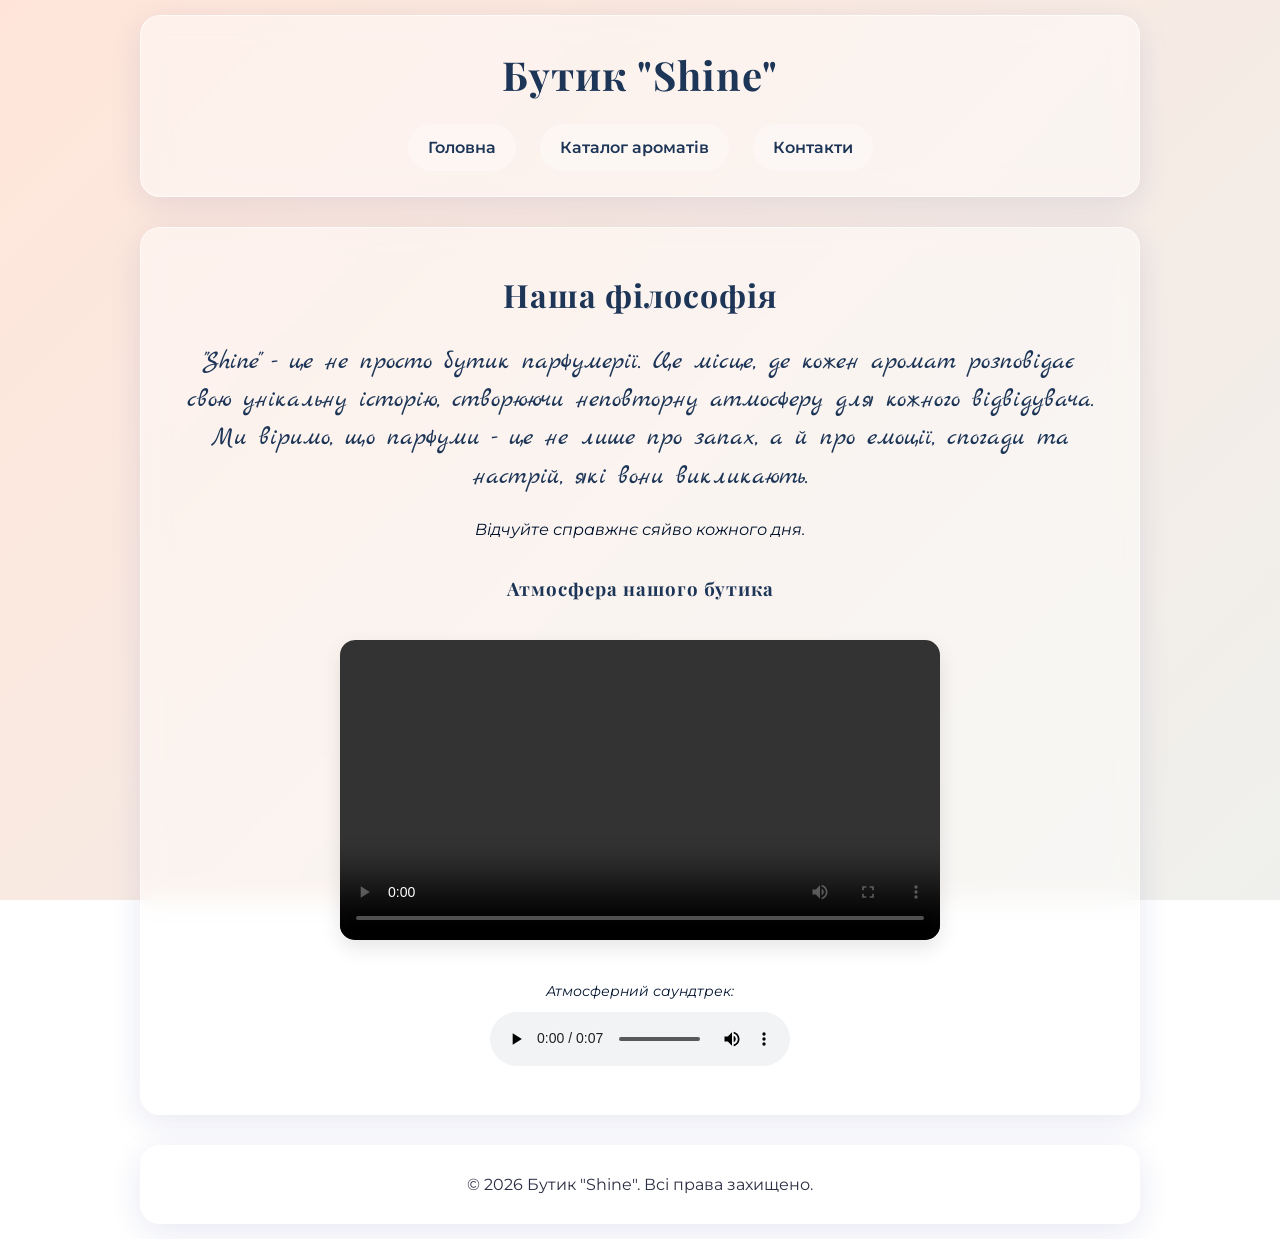
==== index.html @ 81f38f48 "Add files via upload" ====
<!DOCTYPE html>
<html lang="uk">
<head>
    <meta charset="UTF-8">
    <meta name="viewport" content="width=device-width, initial-scale=1.0">
    <title>Головна | Бутик "Shine"</title>
    
    <link href="https://fonts.googleapis.com/css2?family=Montserrat:wght@300;400;600&family=Playfair+Display:ital,wght@0,500;1,500&display=swap" rel="stylesheet">
    <link href="https://fonts.googleapis.com/css2?family=Marck+Script&display=swap" rel="stylesheet">  
    <link rel="stylesheet" href="style.css">
    
    <style>
        /* Стилі для центрування аудіоплеєра */
        .audio-player { margin-top: 20px; text-align: center; }
        .audio-player p { font-size: 14px; font-style: italic; margin-bottom: 8px; color: #00132e; }
    </style>
</head>
<body>
    <header>
        <h1>Бутик "Shine"</h1>
        <nav>
            <a href="index.html">Головна</a> 
            <a href="catalog.html">Каталог ароматів</a> 
            <a href="contact.html">Контакти</a>
        </nav>
    </header>

    <main>
        <section>
            <article>
                <h2>Наша філософія</h2>
                
                <p class="calligraphy-text">"Shine" - це не просто бутик парфумерії. Це місце, де кожен аромат розповідає свою унікальну історію, створюючи неповторну атмосферу для кожного відвідувача. Ми віримо, що парфуми - це не лише про запах, а й про емоції, спогади та настрій, які вони викликають.</p>
                
                <p class="glowing-text" style="font-style: italic; color: #00132e; margin-top: 15px; text-align: center;">Відчуйте справжнє сяйво кожного дня.</p>
            </article>
        </section>

        <section class="media-container">
            <h3>Атмосфера нашого бутика</h3>
            
            <video controls width="600">    
                <source src="media/promo.mp4" type="video/mp4">
                Ваш браузер не підтримує відео.
            </video>
            
            <div class="audio-player">
                <p>Атмосферний саундтрек:</p>
                <audio controls>
                    <source src="media/music.mp3" type="audio/mpeg">
                    Ваш браузер не підтримує аудіо.
                </audio>
            </div>
            
        </section>
    </main>

    <footer>
        <p>&copy; 2026 Бутик "Shine". Всі права захищено.</p>
    </footer>
</body>
</html>
---- style.css ----
* {
    box-sizing: border-box;
    margin: 0;
    padding: 0;
}

body {
    font-family: 'Montserrat', sans-serif;
    color: #2b2d42;
    
    /* Анімований градієнтний фон */
    background: linear-gradient(-45deg, #e0fbfc, #f8edeb, #eaf4f4, #ffe5d9);
    background-size: 400% 400%;
    animation: gradientBG 15s ease infinite;
    background-attachment: fixed;
    line-height: 1.7;
}

@keyframes gradientBG {
    0% { background-position: 0% 50%; }
    50% { background-position: 100% 50%; }
    100% { background-position: 0% 50%; }
}

/* текст та шрифти тд */
h1, h2, h3, h4 {
    font-family: 'Playfair Display', serif;
    color: #1d3557;
    text-align: center;
    letter-spacing: 1px;
}

h1 { font-size: 2.5rem; margin-bottom: 10px; }
h2 { font-size: 2rem; margin-bottom: 20px; }
h3 { margin-bottom: 15px; }

.calligraphy-text {
    font-family: 'Marck Script', cursive;
    font-size: 1.6rem; 
    color: #1d3557;
    line-height: 1.5;
    text-align: center; 
    margin-bottom: 20px;
}

/* матове скло */
main, header, footer, aside, .form-section {
    background: rgba(255, 255, 255, 0.45);
    backdrop-filter: blur(12px);
    -webkit-backdrop-filter: blur(12px);
    border: 1px solid rgba(255, 255, 255, 0.6);
    box-shadow: 0 8px 32px 0 rgba(31, 38, 135, 0.1);
}

header, footer {
    text-align: center;
    padding: 25px;
    margin: 15px auto;
    max-width: 1000px;
    border-radius: 20px;
}

main {
    max-width: 1000px;
    margin: 30px auto;
    padding: 40px;
    border-radius: 20px;
}

/*  навігація (Меню) */
nav { margin-top: 15px; }

nav a {
    color: #1d3557;
    text-decoration: none;
    font-weight: 600;
    margin: 0 10px;
    padding: 10px 20px;
    border-radius: 30px;
    transition: all 0.4s ease;
    background: rgba(255, 255, 255, 0.3);
    display: inline-block;
}

nav a:hover {
    background: rgba(255, 255, 255, 0.9);
    color: #e63946;
    box-shadow: 0 4px 15px rgba(230, 57, 70, 0.2);
    transform: translateY(-2px);
}

/* зображення*/
.product-img {
    display: block;
    margin: 30px auto;
    border-radius: 15px;
    box-shadow: 0 10px 25px rgba(0,0,0,0.15);
    transition: transform 0.5s ease, opacity 0.5s ease;
}

.product-img:hover {
    transform: scale(1.05);
    opacity: 0.9;
}

.media-container {
    display: flex;
    flex-direction: column;
    align-items: center;
    gap: 20px;
    margin-top: 30px;
}

video {
    border-radius: 15px;
    box-shadow: 0 8px 20px rgba(0,0,0,0.1);
    max-width: 100%;
}

/*табл */
table {
    width: 100%;
    border-collapse: collapse;
    margin: 30px 0;
    background: rgba(255, 255, 255, 0.5);
    border-radius: 10px;
    overflow: hidden;
}

th, td {
    padding: 15px;
    text-align: left;
    border-bottom: 1px solid rgba(255, 255, 255, 0.8);
}

th { background-color: rgba(255, 255, 255, 0.7); font-weight: 600; }
tr:hover { background-color: rgba(255, 255, 255, 0.9); transition: 0.3s; }

/* списки */
ol { margin-left: 20px; margin-bottom: 20px; padding-left: 20px; }
ul { list-style-type: circle; margin-top: 10px; margin-bottom: 15px; }
li { padding: 5px 0; }
strong { color: #1d3557; }

/*кнопки */
form { display: flex; flex-direction: column; gap: 15px; }

label { font-weight: 600; color: #1d3557; }

input {
    padding: 12px 15px;
    border: 1px solid rgba(255, 255, 255, 0.8);
    border-radius: 10px;
    background: rgba(255, 255, 255, 0.6);
    font-family: 'Montserrat', sans-serif;
    transition: 0.3s ease;
    outline: none;
}

input:focus {
    background: rgba(255, 255, 255, 0.9);
    border-color: #a8dadc;
    box-shadow: 0 0 10px rgba(168, 218, 220, 0.5);
}

.submit-btn {
    background: linear-gradient(135deg, #ffb5a7, #fcd5ce);
    color: #1d3557;
    font-weight: 600;
    font-size: 16px;
    border: none;
    cursor: pointer;
    box-shadow: 0 4px 15px rgba(255, 181, 167, 0.4);
    margin-top: 10px;
}

.submit-btn:hover {
    background: linear-gradient(135deg, #fcd5ce, #ffb5a7);
    transform: translateY(-2px);
    box-shadow: 0 6px 20px rgba(255, 181, 167, 0.6);
}

/* контакти */
.contact-layout {
    display: grid;
    grid-template-columns: 2fr 1fr;
    gap: 30px;
}

.form-section { padding: 25px; border-radius: 15px; }

aside {
    border-top: 4px solid #ffb5a7;
    border-radius: 15px;
    padding: 25px;
    text-align: center;
}

.back-to-top {
    display: block;
    text-align: center;
    margin-top: 30px;
    color: #e63946;
    text-decoration: none;
    font-weight: 600;
    transition: 0.3s;
}

.back-to-top:hover {
    letter-spacing: 1px;
}

@keyframes brightSilverFlicker {
    0%, 10%, 11%, 20%, 21%, 50%, 51%, 70%, 71%, 100% {
        color: #000000; 
        text-shadow: 
            0 0 5px #1d037b,
            0 0 10px #5d49f3,
            0 0 20px #001554, 
            0 0 40px #03093d,
            0 0 60px #301f9d, 
            0 0 80px #3771e7;
        opacity: 1;
    }
    
    10.5%, 20.5%, 50.5%, 70.5% {
        color: #070331; 
        text-shadow: none; 
        opacity: 0.5; 
    }
}

.glowing-text {
    animation: brightSilverFlicker 0.1s infinite;
}
/*сітка товару( парфуми)*/
.product-grid {
    display: grid;
    grid-template-columns: repeat(3, 1fr); 
    gap: 25px; 
    margin-top: 30px;
    margin-bottom: 40px;
}

.product-card {
    background: rgba(255, 255, 255, 0.6);
    border: 1px solid rgba(255, 255, 255, 0.8);
    border-radius: 15px;
    padding: 15px;
    text-align: center;
    box-shadow: 0 5px 15px rgba(0,0,0,0.05);
    transition: transform 0.3s ease, box-shadow 0.3s ease;
}

/* картка товару рух*/
.product-card:hover {
    transform: translateY(-8px);
    box-shadow: 0 15px 25px rgba(0,0,0,0.1);
}

.product-card img {
    width: 100%;
    height: 260px; 
    object-fit: contain; 
    border-radius: 10px;
    margin-bottom: 15px;
    padding: 10px; 
    background: rgba(255, 255, 255, 0.4); 
}

.product-card h5 {
    font-family: 'Playfair Display', serif;
    font-size: 1.3rem;
    color: #1d3557;
    margin-bottom: 5px;
}

.product-card .price {
    font-weight: 600;
    color: #e63946;
    font-size: 1.1rem;
}
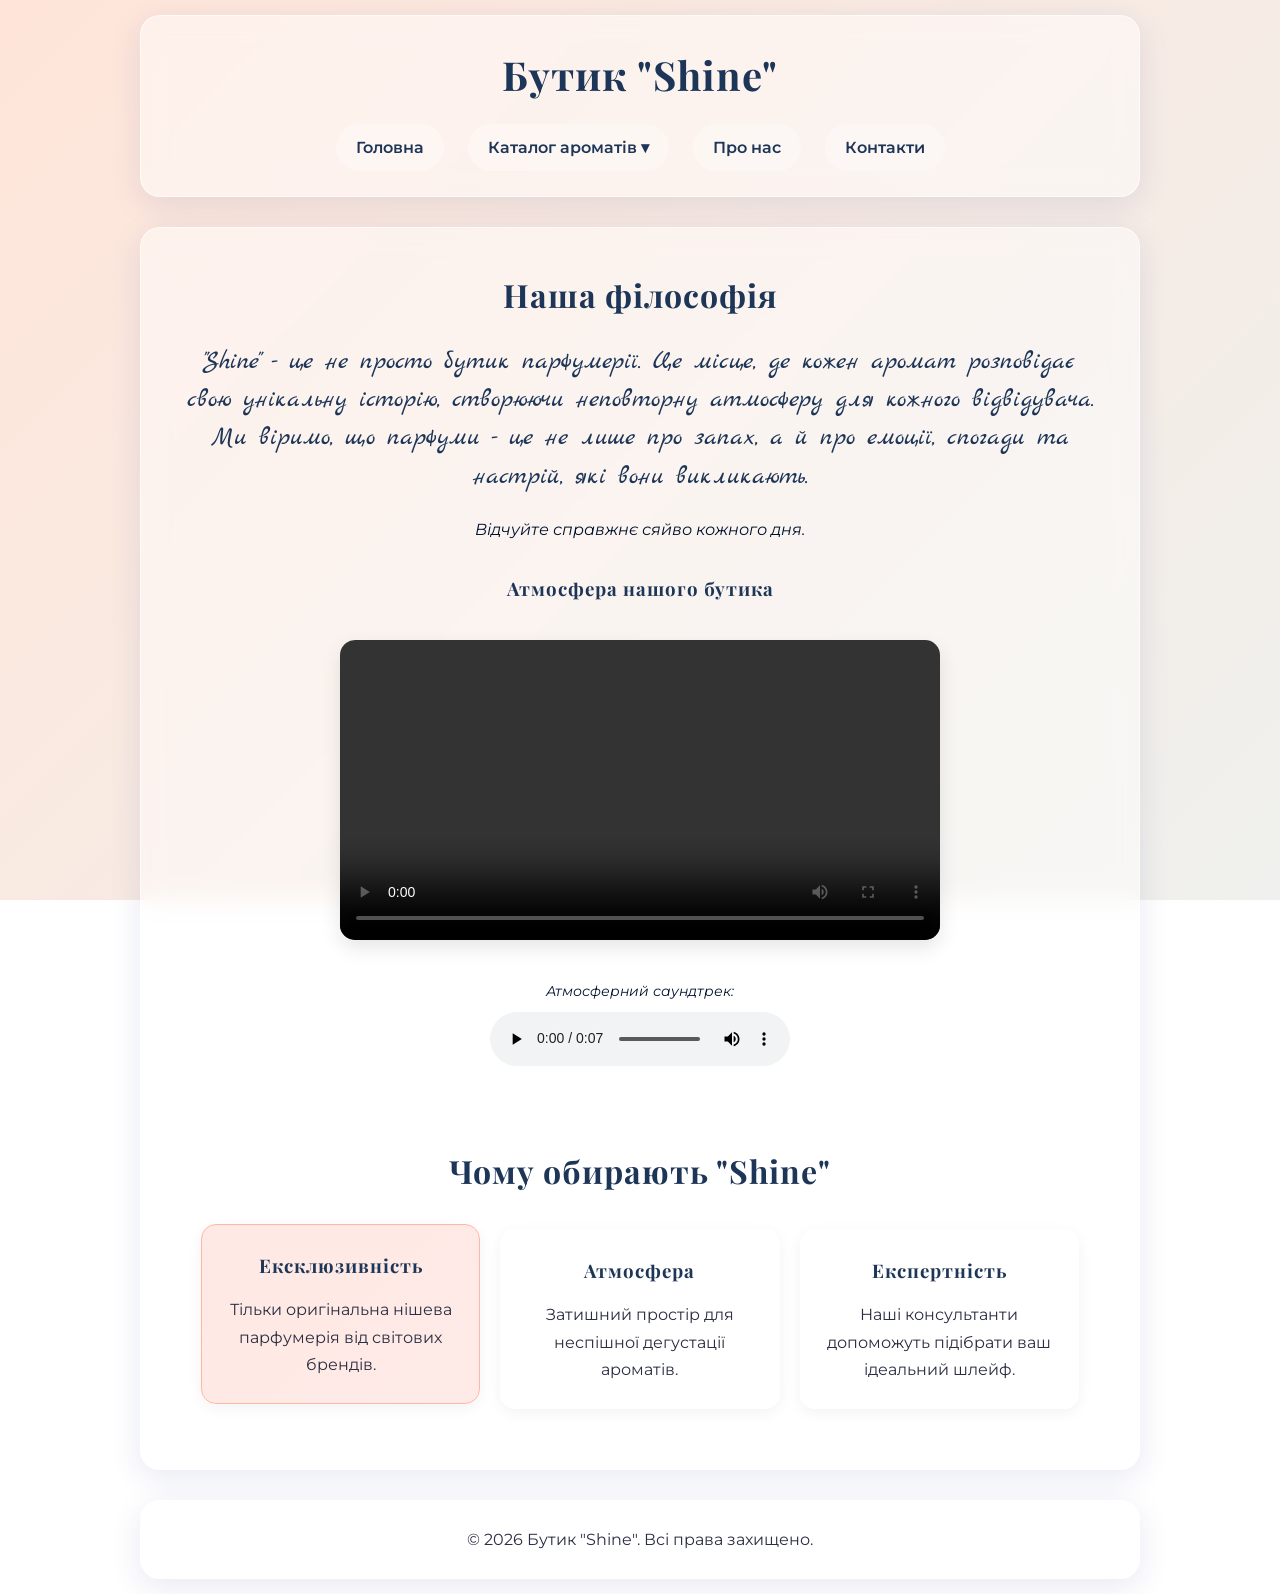
==== commit 4c6169f0: "Фінальні правки Лабораторна 2" ====
--- a/index.html
+++ b/index.html
@@ -1,62 +1,92 @@
-<!DOCTYPE html>
-<html lang="uk">
-<head>
-    <meta charset="UTF-8">
-    <meta name="viewport" content="width=device-width, initial-scale=1.0">
-    <title>Головна | Бутик "Shine"</title>
-    
-    <link href="https://fonts.googleapis.com/css2?family=Montserrat:wght@300;400;600&family=Playfair+Display:ital,wght@0,500;1,500&display=swap" rel="stylesheet">
-    <link href="https://fonts.googleapis.com/css2?family=Marck+Script&display=swap" rel="stylesheet">  
-    <link rel="stylesheet" href="style.css">
-    
-    <style>
-        /* Стилі для центрування аудіоплеєра */
-        .audio-player { margin-top: 20px; text-align: center; }
-        .audio-player p { font-size: 14px; font-style: italic; margin-bottom: 8px; color: #00132e; }
-    </style>
-</head>
-<body>
-    <header>
-        <h1>Бутик "Shine"</h1>
-        <nav>
-            <a href="index.html">Головна</a> 
-            <a href="catalog.html">Каталог ароматів</a> 
-            <a href="contact.html">Контакти</a>
-        </nav>
-    </header>
-
-    <main>
-        <section>
-            <article>
-                <h2>Наша філософія</h2>
-                
-                <p class="calligraphy-text">"Shine" - це не просто бутик парфумерії. Це місце, де кожен аромат розповідає свою унікальну історію, створюючи неповторну атмосферу для кожного відвідувача. Ми віримо, що парфуми - це не лише про запах, а й про емоції, спогади та настрій, які вони викликають.</p>
-                
-                <p class="glowing-text" style="font-style: italic; color: #00132e; margin-top: 15px; text-align: center;">Відчуйте справжнє сяйво кожного дня.</p>
-            </article>
-        </section>
-
-        <section class="media-container">
-            <h3>Атмосфера нашого бутика</h3>
-            
-            <video controls width="600">    
-                <source src="media/promo.mp4" type="video/mp4">
-                Ваш браузер не підтримує відео.
-            </video>
-            
-            <div class="audio-player">
-                <p>Атмосферний саундтрек:</p>
-                <audio controls>
-                    <source src="media/music.mp3" type="audio/mpeg">
-                    Ваш браузер не підтримує аудіо.
-                </audio>
-            </div>
-            
-        </section>
-    </main>
-
-    <footer>
-        <p>&copy; 2026 Бутик "Shine". Всі права захищено.</p>
-    </footer>
-</body>
+<!DOCTYPE html>
+<html lang="uk">
+<head>
+    <meta charset="UTF-8">
+    <meta name="viewport" content="width=device-width, initial-scale=1.0">
+    <title>Головна | Бутик "Shine"</title>
+    
+    <link href="https://fonts.googleapis.com/css2?family=Montserrat:wght@300;400;600&family=Playfair+Display:ital,wght@0,500;1,500&display=swap" rel="stylesheet">
+    <link href="https://fonts.googleapis.com/css2?family=Marck+Script&display=swap" rel="stylesheet">  
+    <link rel="stylesheet" href="style.css">
+    
+    <style>
+        /* Стилі для центрування аудіоплеєра */
+        .audio-player { margin-top: 20px; text-align: center; }
+        .audio-player p { font-size: 14px; font-style: italic; margin-bottom: 8px; color: #00132e; }
+    </style>
+</head>
+<body>
+    <header>
+        <h1>Бутик "Shine"</h1>
+        
+        <input type="checkbox" id="burger" class="burger-checkbox">
+        <label for="burger" class="burger-label">&#9776;</label>
+        
+        <nav class="main-nav">
+            <a href="index.html">Головна</a> 
+            <div class="dropdown">
+                <a href="catalog.html">Каталог ароматів &#9662;</a>
+                <div class="dropdown-content">
+                    <a href="catalog.html">Всі аромати</a>
+                    <a href="catalog.html">Східні колекції</a>
+                    <a href="catalog.html">Квіткові колекції</a>
+                </div>
+            </div>
+            <a href="about.html">Про нас</a>
+            <a href="contact.html">Контакти</a>
+        </nav>
+    </header>
+
+    <main>
+        <section>
+            <article>
+                <h2>Наша філософія</h2>
+                
+                <p class="calligraphy-text">"Shine" - це не просто бутик парфумерії. Це місце, де кожен аромат розповідає свою унікальну історію, створюючи неповторну атмосферу для кожного відвідувача. Ми віримо, що парфуми - це не лише про запах, а й про емоції, спогади та настрій, які вони викликають.</p>
+                
+                <p class="glowing-text" style="font-style: italic; color: #00132e; margin-top: 15px; text-align: center;">Відчуйте справжнє сяйво кожного дня.</p>
+            </article>
+        </section>
+
+        <section class="media-container">
+            <h3>Атмосфера нашого бутика</h3>
+            
+            <video controls width="600">    
+                <source src="media/promo.mp4" type="video/mp4">
+                Ваш браузер не підтримує відео.
+            </video>
+            
+            <div class="audio-player">
+                <p>Атмосферний саундтрек:</p>
+                <audio controls>
+                    <source src="media/music.mp3" type="audio/mpeg">
+                    Ваш браузер не підтримує аудіо.
+                </audio>
+            </div>
+        </section>
+
+        <section class="features">
+            <h2 class="features__title">Чому обирають "Shine"</h2>
+            <div class="features__grid">
+                <div class="features__item features__item_highlighted">
+                    <h3 class="features__subtitle">Ексклюзивність</h3>
+                    <p class="features__text">Тільки оригінальна нішева парфумерія від світових брендів.</p>
+                </div>
+                <div class="features__item">
+                    <h3 class="features__subtitle">Атмосфера</h3>
+                    <p class="features__text">Затишний простір для неспішної дегустації ароматів.</p>
+                </div>
+                <div class="features__item">
+                    <h3 class="features__subtitle">Експертність</h3>
+                    <p class="features__text">Наші консультанти допоможуть підібрати ваш ідеальний шлейф.</p>
+                </div>
+            </div>
+        </section>
+
+    </main>
+
+    <footer>
+        <p>&copy; 2026 Бутик "Shine". Всі права захищено.</p>
+    </footer>
+</body>
 </html>
--- a/style.css
+++ b/style.css
@@ -1,282 +1,672 @@
-* {
-    box-sizing: border-box;
-    margin: 0;
-    padding: 0;
-}
-
-body {
-    font-family: 'Montserrat', sans-serif;
-    color: #2b2d42;
-    
-    /* Анімований градієнтний фон */
-    background: linear-gradient(-45deg, #e0fbfc, #f8edeb, #eaf4f4, #ffe5d9);
-    background-size: 400% 400%;
-    animation: gradientBG 15s ease infinite;
-    background-attachment: fixed;
-    line-height: 1.7;
-}
-
-@keyframes gradientBG {
-    0% { background-position: 0% 50%; }
-    50% { background-position: 100% 50%; }
-    100% { background-position: 0% 50%; }
-}
-
-/* текст та шрифти тд */
-h1, h2, h3, h4 {
-    font-family: 'Playfair Display', serif;
-    color: #1d3557;
-    text-align: center;
-    letter-spacing: 1px;
-}
-
-h1 { font-size: 2.5rem; margin-bottom: 10px; }
-h2 { font-size: 2rem; margin-bottom: 20px; }
-h3 { margin-bottom: 15px; }
-
-.calligraphy-text {
-    font-family: 'Marck Script', cursive;
-    font-size: 1.6rem; 
-    color: #1d3557;
-    line-height: 1.5;
-    text-align: center; 
-    margin-bottom: 20px;
-}
-
-/* матове скло */
-main, header, footer, aside, .form-section {
-    background: rgba(255, 255, 255, 0.45);
-    backdrop-filter: blur(12px);
-    -webkit-backdrop-filter: blur(12px);
-    border: 1px solid rgba(255, 255, 255, 0.6);
-    box-shadow: 0 8px 32px 0 rgba(31, 38, 135, 0.1);
-}
-
-header, footer {
-    text-align: center;
-    padding: 25px;
-    margin: 15px auto;
-    max-width: 1000px;
-    border-radius: 20px;
-}
-
-main {
-    max-width: 1000px;
-    margin: 30px auto;
-    padding: 40px;
-    border-radius: 20px;
-}
-
-/*  навігація (Меню) */
-nav { margin-top: 15px; }
-
-nav a {
-    color: #1d3557;
-    text-decoration: none;
-    font-weight: 600;
-    margin: 0 10px;
-    padding: 10px 20px;
-    border-radius: 30px;
-    transition: all 0.4s ease;
-    background: rgba(255, 255, 255, 0.3);
-    display: inline-block;
-}
-
-nav a:hover {
-    background: rgba(255, 255, 255, 0.9);
-    color: #e63946;
-    box-shadow: 0 4px 15px rgba(230, 57, 70, 0.2);
-    transform: translateY(-2px);
-}
-
-/* зображення*/
-.product-img {
-    display: block;
-    margin: 30px auto;
-    border-radius: 15px;
-    box-shadow: 0 10px 25px rgba(0,0,0,0.15);
-    transition: transform 0.5s ease, opacity 0.5s ease;
-}
-
-.product-img:hover {
-    transform: scale(1.05);
-    opacity: 0.9;
-}
-
-.media-container {
-    display: flex;
-    flex-direction: column;
-    align-items: center;
-    gap: 20px;
-    margin-top: 30px;
-}
-
-video {
-    border-radius: 15px;
-    box-shadow: 0 8px 20px rgba(0,0,0,0.1);
-    max-width: 100%;
-}
-
-/*табл */
-table {
-    width: 100%;
-    border-collapse: collapse;
-    margin: 30px 0;
-    background: rgba(255, 255, 255, 0.5);
-    border-radius: 10px;
-    overflow: hidden;
-}
-
-th, td {
-    padding: 15px;
-    text-align: left;
-    border-bottom: 1px solid rgba(255, 255, 255, 0.8);
-}
-
-th { background-color: rgba(255, 255, 255, 0.7); font-weight: 600; }
-tr:hover { background-color: rgba(255, 255, 255, 0.9); transition: 0.3s; }
-
-/* списки */
-ol { margin-left: 20px; margin-bottom: 20px; padding-left: 20px; }
-ul { list-style-type: circle; margin-top: 10px; margin-bottom: 15px; }
-li { padding: 5px 0; }
-strong { color: #1d3557; }
-
-/*кнопки */
-form { display: flex; flex-direction: column; gap: 15px; }
-
-label { font-weight: 600; color: #1d3557; }
-
-input {
-    padding: 12px 15px;
-    border: 1px solid rgba(255, 255, 255, 0.8);
-    border-radius: 10px;
-    background: rgba(255, 255, 255, 0.6);
-    font-family: 'Montserrat', sans-serif;
-    transition: 0.3s ease;
-    outline: none;
-}
-
-input:focus {
-    background: rgba(255, 255, 255, 0.9);
-    border-color: #a8dadc;
-    box-shadow: 0 0 10px rgba(168, 218, 220, 0.5);
-}
-
-.submit-btn {
-    background: linear-gradient(135deg, #ffb5a7, #fcd5ce);
-    color: #1d3557;
-    font-weight: 600;
-    font-size: 16px;
-    border: none;
-    cursor: pointer;
-    box-shadow: 0 4px 15px rgba(255, 181, 167, 0.4);
-    margin-top: 10px;
-}
-
-.submit-btn:hover {
-    background: linear-gradient(135deg, #fcd5ce, #ffb5a7);
-    transform: translateY(-2px);
-    box-shadow: 0 6px 20px rgba(255, 181, 167, 0.6);
-}
-
-/* контакти */
-.contact-layout {
-    display: grid;
-    grid-template-columns: 2fr 1fr;
-    gap: 30px;
-}
-
-.form-section { padding: 25px; border-radius: 15px; }
-
-aside {
-    border-top: 4px solid #ffb5a7;
-    border-radius: 15px;
-    padding: 25px;
-    text-align: center;
-}
-
-.back-to-top {
-    display: block;
-    text-align: center;
-    margin-top: 30px;
-    color: #e63946;
-    text-decoration: none;
-    font-weight: 600;
-    transition: 0.3s;
-}
-
-.back-to-top:hover {
-    letter-spacing: 1px;
-}
-
-@keyframes brightSilverFlicker {
-    0%, 10%, 11%, 20%, 21%, 50%, 51%, 70%, 71%, 100% {
-        color: #000000; 
-        text-shadow: 
-            0 0 5px #1d037b,
-            0 0 10px #5d49f3,
-            0 0 20px #001554, 
-            0 0 40px #03093d,
-            0 0 60px #301f9d, 
-            0 0 80px #3771e7;
-        opacity: 1;
-    }
-    
-    10.5%, 20.5%, 50.5%, 70.5% {
-        color: #070331; 
-        text-shadow: none; 
-        opacity: 0.5; 
-    }
-}
-
-.glowing-text {
-    animation: brightSilverFlicker 0.1s infinite;
-}
-/*сітка товару( парфуми)*/
-.product-grid {
-    display: grid;
-    grid-template-columns: repeat(3, 1fr); 
-    gap: 25px; 
-    margin-top: 30px;
-    margin-bottom: 40px;
-}
-
-.product-card {
-    background: rgba(255, 255, 255, 0.6);
-    border: 1px solid rgba(255, 255, 255, 0.8);
-    border-radius: 15px;
-    padding: 15px;
-    text-align: center;
-    box-shadow: 0 5px 15px rgba(0,0,0,0.05);
-    transition: transform 0.3s ease, box-shadow 0.3s ease;
-}
-
-/* картка товару рух*/
-.product-card:hover {
-    transform: translateY(-8px);
-    box-shadow: 0 15px 25px rgba(0,0,0,0.1);
-}
-
-.product-card img {
-    width: 100%;
-    height: 260px; 
-    object-fit: contain; 
-    border-radius: 10px;
-    margin-bottom: 15px;
-    padding: 10px; 
-    background: rgba(255, 255, 255, 0.4); 
-}
-
-.product-card h5 {
-    font-family: 'Playfair Display', serif;
-    font-size: 1.3rem;
-    color: #1d3557;
-    margin-bottom: 5px;
-}
-
-.product-card .price {
-    font-weight: 600;
-    color: #e63946;
-    font-size: 1.1rem;
+* {
+    box-sizing: border-box;
+    margin: 0;
+    padding: 0;
+}
+
+body {
+    font-family: 'Montserrat', sans-serif;
+    color: #2b2d42;
+    background: linear-gradient(-45deg, #e0fbfc, #f8edeb, #eaf4f4, #ffe5d9);
+    background-size: 400% 400%;
+    animation: gradientBG 15s ease infinite;
+    background-attachment: fixed;
+    line-height: 1.7;
+}
+
+@keyframes gradientBG {
+    0% { background-position: 0% 50%; }
+    50% { background-position: 100% 50%; }
+    100% { background-position: 0% 50%; }
+}
+
+h1, h2, h3, h4 {
+    font-family: 'Playfair Display', serif;
+    color: #1d3557;
+    text-align: center;
+    letter-spacing: 1px;
+}
+
+h1 { font-size: 2.5rem; margin-bottom: 10px; }
+h2 { font-size: 2rem; margin-bottom: 20px; }
+h3 { margin-bottom: 15px; }
+
+.calligraphy-text {
+    font-family: 'Marck Script', cursive;
+    font-size: 1.6rem; 
+    color: #1d3557;
+    line-height: 1.5;
+    text-align: center; 
+    margin-bottom: 20px;
+}
+
+main, header, footer, aside, .form-section {
+    background: rgba(255, 255, 255, 0.45);
+    backdrop-filter: blur(12px);
+    -webkit-backdrop-filter: blur(12px);
+    border: 1px solid rgba(255, 255, 255, 0.6);
+    box-shadow: 0 8px 32px 0 rgba(31, 38, 135, 0.1);
+}
+
+header, footer {
+    text-align: center;
+    padding: 25px;
+    margin: 15px auto;
+    max-width: 1000px;
+    border-radius: 20px;
+}
+
+main {
+    max-width: 1000px;
+    margin: 30px auto;
+    padding: 40px;
+    border-radius: 20px;
+}
+
+/* Навігація */
+nav { margin-top: 15px; }
+
+nav a {
+    color: #1d3557;
+    text-decoration: none;
+    font-weight: 600;
+    margin: 0 10px;
+    padding: 10px 20px;
+    border-radius: 30px;
+    transition: all 0.4s ease;
+    background: rgba(255, 255, 255, 0.3);
+    display: inline-block;
+}
+
+nav a:hover {
+    background: rgba(255, 255, 255, 0.9);
+    color: #e63946;
+    box-shadow: 0 4px 15px rgba(230, 57, 70, 0.2);
+    transform: translateY(-2px);
+}
+
+/* Випадаюче меню */
+.dropdown {
+    display: inline-block;
+    position: relative;
+}
+
+.dropdown-content {
+    display: none;
+    position: absolute;
+    background: rgba(255, 255, 255, 0.85); 
+    backdrop-filter: blur(10px);
+    min-width: 180px;
+    box-shadow: 0px 8px 16px 0px rgba(0,0,0,0.1);
+    border-radius: 15px;
+    z-index: 1;
+    top: 100%;
+    left: 50%;
+    transform: translateX(-50%); 
+    padding: 10px 0;
+}
+
+nav .dropdown-content a {
+    display: block;
+    margin: 5px 15px;
+    padding: 10px;
+    font-size: 0.9rem;
+    background: transparent;
+}
+
+nav .dropdown-content a:hover {
+    background: rgba(255, 255, 255, 0.9);
+    color: #e63946;
+    transform: translateX(5px);
+    box-shadow: none;
+}
+.dropdown:hover .dropdown-content {
+    display: block;
+}
+
+/* Зображення та відео */
+.product-img {
+    display: block;
+    margin: 30px auto;
+    border-radius: 15px;
+    box-shadow: 0 10px 25px rgba(0,0,0,0.15);
+    transition: transform 0.5s ease, opacity 0.5s ease;
+}
+
+.product-img:hover {
+    transform: scale(1.05);
+    opacity: 0.9;
+}
+
+.media-container {
+    display: flex;
+    flex-direction: column;
+    align-items: center;
+    gap: 20px;
+    margin-top: 30px;
+}
+
+video {
+    border-radius: 15px;
+    box-shadow: 0 8px 20px rgba(0,0,0,0.1);
+    max-width: 100%;
+}
+
+/* Таблиця */
+table {
+    width: 100%;
+    border-collapse: collapse;
+    margin: 30px 0;
+    background: rgba(255, 255, 255, 0.5);
+    border-radius: 10px;
+    overflow: hidden;
+}
+
+th, td {
+    padding: 15px;
+    text-align: left;
+    border-bottom: 1px solid rgba(255, 255, 255, 0.8);
+}
+
+th { background-color: rgba(255, 255, 255, 0.7); font-weight: 600; }
+tr:hover { background-color: rgba(255, 255, 255, 0.9); transition: 0.3s; }
+
+/* Списки */
+ol { margin-left: 20px; margin-bottom: 20px; padding-left: 20px; }
+ul { list-style-type: circle; margin-top: 10px; margin-bottom: 15px; }
+li { padding: 5px 0; }
+strong { color: #1d3557; }
+
+/* --- БЕМ: Форма контактів --- */
+.contact-form { 
+    display: flex; 
+    flex-direction: column; 
+    gap: 15px; 
+}
+
+.contact-form__label { 
+    font-weight: 600; 
+    color: #1d3557; 
+}
+
+.contact-form__input {
+    padding: 12px 15px;
+    border: 1px solid rgba(255, 255, 255, 0.8);
+    border-radius: 10px;
+    background: rgba(255, 255, 255, 0.6);
+    font-family: 'Montserrat', sans-serif;
+    transition: 0.3s ease;
+    outline: none;
+}
+
+.contact-form__input:focus {
+    background: rgba(255, 255, 255, 0.9);
+    border-color: #a8dadc;
+    box-shadow: 0 0 10px rgba(168, 218, 220, 0.5);
+}
+
+.contact-form__submit {
+    background: linear-gradient(135deg, #ffb5a7, #fcd5ce);
+    color: #1d3557;
+    font-weight: 600;
+    font-size: 16px;
+    border: none;
+    cursor: pointer;
+    box-shadow: 0 4px 15px rgba(255, 181, 167, 0.4);
+    margin-top: 10px;
+    padding: 12px 15px;
+    border-radius: 10px;
+    transition: 0.3s ease;
+}
+
+.contact-form__submit:hover {
+    background: linear-gradient(135deg, #fcd5ce, #ffb5a7);
+    transform: translateY(-2px);
+    box-shadow: 0 6px 20px rgba(255, 181, 167, 0.6);
+}
+
+/* --- БЕМ: Контакти (CSS Grid) --- */
+.contact-layout {
+    display: grid;
+    grid-template-columns: 2fr 1fr;
+    gap: 30px;
+}
+
+.form-section { 
+    padding: 25px; 
+    border-radius: 15px; 
+}
+
+.contact-info {
+    border-top: 4px solid #ffb5a7;
+    border-radius: 15px;
+    padding: 25px;
+    text-align: center;
+}
+
+.contact-info__title {
+    margin-bottom: 15px;
+}
+
+.contact-info__text {
+    margin-bottom: 10px;
+}
+
+.back-to-top {
+    display: block;
+    text-align: center;
+    margin-top: 30px;
+    color: #e63946;
+    text-decoration: none;
+    font-weight: 600;
+    transition: 0.3s;
+}
+
+.back-to-top:hover {
+    letter-spacing: 1px;
+}
+
+@keyframes brightSilverFlicker {
+    0%, 10%, 11%, 20%, 21%, 50%, 51%, 70%, 71%, 100% {
+        color: #000000; 
+        text-shadow: 
+            0 0 5px #1d037b,
+            0 0 10px #5d49f3,
+            0 0 20px #001554, 
+            0 0 40px #03093d,
+            0 0 60px #301f9d, 
+            0 0 80px #3771e7;
+        opacity: 1;
+    }
+    
+    10.5%, 20.5%, 50.5%, 70.5% {
+        color: #070331; 
+        text-shadow: none; 
+        opacity: 0.5; 
+    }
+}
+
+.glowing-text {
+    animation: brightSilverFlicker 0.1s infinite;
+}
+
+/* --- ВІТРИНА ПАРФУМІВ (CSS Grid) --- */
+.product-grid {
+    display: grid;
+    grid-template-columns: repeat(3, 1fr); 
+    gap: 25px; 
+    margin-top: 30px;
+    margin-bottom: 40px;
+}
+
+/* --- БЕМ: Блок Картка товару --- */
+/* --- БЕМ: Блок Картка товару --- */
+.product-card {
+    background: rgba(255, 255, 255, 0.6);
+    border: 1px solid rgba(255, 255, 255, 0.8);
+    border-radius: 15px;
+    padding: 15px;
+    text-align: center;
+    box-shadow: 0 5px 15px rgba(0,0,0,0.05);
+    transition: transform 0.3s ease, box-shadow 0.3s ease;
+}
+
+.product-card:hover {
+    transform: translateY(-8px);
+    box-shadow: 0 15px 25px rgba(0,0,0,0.1);
+}
+
+/* --- БЕМ: Елементи картки --- */
+.product-card__image {
+    width: 100%;
+    height: 260px; 
+    object-fit: contain; 
+    border-radius: 10px;
+    margin-bottom: 15px;
+    padding: 10px; 
+    background: rgba(255, 255, 255, 0.4); 
+    
+    /* Додаємо плавний перехід і початкову приглушеність кольорів */
+    transition: all 0.5s ease;
+    filter: saturate(60%) opacity(0.9); 
+}
+
+/* Коли наводимо мишку на картку - картинка оживає! */
+.product-card:hover .product-card__image {
+    transform: scale(1.1); /* Збільшується */
+    filter: saturate(180%) brightness(1.1) opacity(1); /* Наливається кольором і яскравістю */
+}
+
+.product-card__title {
+    font-family: 'Playfair Display', serif;
+    font-size: 1.3rem;
+    color: #1d3557;
+    margin-bottom: 5px;
+}
+
+.product-card__price {
+    font-weight: 600;
+    color: #e63946;
+    font-size: 1.1rem;
+}
+/* --- СЕНДВІЧ-МЕНЮ ДЛЯ МОБІЛЬНИХ (Блок 3. Завдання 1) --- */
+.burger-checkbox, .burger-label { display: none; }
+
+@media screen and (max-width: 768px) {
+    .burger-label {
+        display: block;
+        font-size: 35px;
+        color: #1d3557;
+        cursor: pointer;
+        text-align: center;
+        margin-top: 10px;
+    }
+    .main-nav {
+        display: none; 
+        flex-direction: column;
+        background: rgba(255, 255, 255, 0.9);
+        border-radius: 15px;
+        padding: 10px;
+    }
+    .burger-checkbox:checked ~ .main-nav { display: flex; }
+}
+
+/* --- БЛОК ПЕРЕВАГ (Grid + БЕМ) --- */
+.features { margin-top: 50px; padding: 20px; }
+.features__title { margin-bottom: 30px; }
+
+.features__grid {
+    display: grid;
+    grid-template-columns: repeat(auto-fit, minmax(250px, 1fr));
+    gap: 20px;
+}
+
+.features__item {
+    background: rgba(255, 255, 255, 0.4);
+    border: 1px solid rgba(255, 255, 255, 0.6);
+    padding: 25px;
+    border-radius: 15px;
+    text-align: center;
+    box-shadow: 0 4px 15px rgba(0,0,0,0.05);
+}
+
+.features__item_highlighted {
+    background: linear-gradient(135deg, rgba(255, 181, 167, 0.3), rgba(252, 213, 206, 0.5));
+    border-color: #ffb5a7;
+    transform: translateY(-5px);
+}
+/* =======================================================
+   БЛОК 2. ЗАВДАННЯ 1: Макет сторінки на CSS Grid Layout
+   ======================================================= */
+.about-layout {
+    display: grid;
+    /* Визначаємо зони: шапка зверху, зліва сайдбар, справа контент, знизу футер */
+    grid-template-areas:
+        "header header"
+        "sidebar content"
+        "footer footer";
+    grid-template-columns: 1fr 3fr; /* Сайдбар займає 1 частину, контент - 3 частини */
+    gap: 20px;
+    max-width: 1000px;
+    margin: 30px auto;
+}
+
+.about-layout__header { grid-area: header; background: rgba(255,255,255,0.6); padding: 20px; border-radius: 15px; text-align: center; }
+.about-layout__sidebar { grid-area: sidebar; background: rgba(255,255,255,0.6); padding: 20px; border-radius: 15px; }
+.about-layout__content { grid-area: content; background: rgba(255,255,255,0.6); padding: 20px; border-radius: 15px; }
+.about-layout__footer { grid-area: footer; background: rgba(255,255,255,0.6); padding: 20px; border-radius: 15px; text-align: center; }
+
+/* =======================================================
+   БЛОК 2. ЗАВДАННЯ 2: Мобільні пристрої з різною орієнтацією
+   ======================================================= */
+
+/* Для вертикальної (портретної) орієнтації телефону */
+@media screen and (max-width: 768px) and (orientation: portrait) {
+    .about-layout {
+        /* Перебудовуємо зони в одну колонку одна під одною */
+        grid-template-areas:
+            "header"
+            "content"
+            "sidebar"
+            "footer";
+        grid-template-columns: 1fr;
+    }
+}
+
+/* Для горизонтальної (альбомної/ландшафтної) орієнтації телефону */
+@media screen and (max-height: 500px) and (orientation: landscape) {
+    .about-layout {
+        /* Залишаємо дві колонки, але змінюємо пропорцію для зручного читання */
+        grid-template-areas:
+            "header header"
+            "sidebar content"
+            "footer footer";
+        grid-template-columns: 1fr 2fr;
+    }
+    .promo-blob {
+        display: none; /* Ховаємо плаваючу кнопку, щоб не заважала на вузькому екрані */
+    }
+}
+
+/* =======================================================
+   БЛОК 2. ЗАВДАННЯ 3: Fixed елемент, який деформується
+   ======================================================= */
+.promo-blob {
+    position: fixed;
+    bottom: 30px;
+    right: 30px;
+    width: 100px;
+    height: 100px;
+    background: linear-gradient(135deg, #e63946, #ffb5a7);
+    color: white;
+    display: flex;
+    align-items: center;
+    justify-content: center;
+    text-align: center;
+    font-weight: bold;
+    border-radius: 50%; /* Спочатку це ідеальне коло */
+    box-shadow: 0 10px 20px rgba(230, 57, 70, 0.4);
+    cursor: pointer;
+    transition: all 0.6s cubic-bezier(0.68, -0.55, 0.265, 1.55); /* Плавна анімація з ефектом "пружинки" */
+    z-index: 1000;
+}
+
+/* Деформація при наведенні мишкою */
+.promo-blob:hover {
+    transform: scale(1.15) rotate(15deg); /* Збільшується і повертається */
+    /* Складна деформація: з кола перетворюється на абстрактну краплю */
+    border-radius: 30% 70% 70% 30% / 30% 30% 70% 70%; 
+    background: linear-gradient(135deg, #ffb5a7, #e63946);
+}
+/* =======================================================
+   БЛОК 3. ЗАВДАННЯ 3: Хлібні крихти (Breadcrumbs)
+   ======================================================= */
+.breadcrumbs {
+    list-style: none;
+    display: flex;
+    flex-wrap: wrap;
+    background: rgba(255, 255, 255, 0.6);
+    padding: 12px 25px;
+    border-radius: 30px;
+    box-shadow: 0 4px 10px rgba(0,0,0,0.03);
+    margin-bottom: 30px;
+    border: 1px solid rgba(255, 255, 255, 0.8);
+}
+
+.breadcrumbs li {
+    display: flex;
+    align-items: center;
+    font-size: 0.95rem;
+}
+
+.breadcrumbs li a {
+    color: #1d3557;
+    text-decoration: none;
+    font-weight: 600;
+    transition: color 0.3s ease;
+}
+
+.breadcrumbs li a:hover {
+    color: #e63946;
+}
+
+.breadcrumbs__current {
+    color: #e63946; /* Активна сторінка виділена кольором */
+}
+
+/* Стилізований розділювач між посиланнями */
+.breadcrumbs li + li::before {
+    content: "❯"; 
+    margin: 0 12px;
+    color: #ffb5a7;
+    font-size: 0.8rem;
+}
+
+/* Хак для коректного відображення у старих браузерах (IE8), як того вимагає методичка */
+@media screen\0 {
+   .breadcrumbs li + li:before { content: ">"; }
+}
+/* =======================================================
+   БЛОК 3. ЗАВДАННЯ 9: Акордеон без JavaScript
+   ======================================================= */
+.accordion {
+    width: 100%;
+    border-radius: 15px;
+    overflow: hidden;
+    box-shadow: 0 10px 25px rgba(0,0,0,0.05);
+    background: rgba(255, 255, 255, 0.4);
+    border: 1px solid rgba(255, 255, 255, 0.6);
+}
+
+.accordion__item {
+    border-bottom: 1px solid rgba(29, 53, 87, 0.1);
+}
+
+.accordion__item:last-child {
+    border-bottom: none;
+}
+
+/* Ховаємо системні чекбокси — вони будуть працювати невидимо */
+.accordion__input {
+    display: none;
+}
+
+/* Стилізуємо самі питання */
+.accordion__label {
+    display: block;
+    padding: 20px 25px;
+    cursor: pointer;
+    font-weight: 600;
+    color: #1d3557;
+    background: rgba(255, 255, 255, 0.5);
+    transition: background 0.3s ease, color 0.3s ease;
+    position: relative;
+}
+
+/* Плюсик справа */
+.accordion__label::after {
+    content: '+';
+    position: absolute;
+    right: 25px;
+    font-size: 1.5rem;
+    color: #e63946;
+    transition: transform 0.4s ease;
+}
+
+/* Зміна кольору питання, коли воно відкрите */
+.accordion__input:checked + .accordion__label {
+    background: linear-gradient(135deg, rgba(255, 181, 167, 0.4), rgba(252, 213, 206, 0.6));
+    color: #e63946;
+}
+
+/* Плюсик перетворюється на мінус і крутиться */
+.accordion__input:checked + .accordion__label::after {
+    content: '−';
+    transform: rotate(180deg);
+}
+
+/* Прихований контент з відповіддю */
+.accordion__content {
+    max-height: 0; /* Висота 0 - текст невидимий */
+    overflow: hidden;
+    transition: max-height 0.5s ease-in-out, padding 0.5s ease-in-out;
+    background: rgba(255, 255, 255, 0.2);
+}
+
+.accordion__content p {
+    margin: 0;
+    padding: 0 25px;
+    opacity: 0;
+    transition: opacity 0.5s ease-in-out;
+}
+
+/* МАГІЯ: Коли чекбокс натиснутий (:checked), блок під ним розкривається */
+.accordion__input:checked ~ .accordion__content {
+    max-height: 300px; /* Відкриваємо висоту */
+    padding: 20px 0;
+}
+
+.accordion__input:checked ~ .accordion__content p {
+    opacity: 1; /* Текст плавно з'являється */
+}
+/* =======================================================
+   БЛОК 3. ЗАВДАННЯ 5: Стилізовані чекбокси (Custom Checkbox)
+   ======================================================= */
+.contact-form__checkbox-group {
+    display: flex;
+    align-items: center;
+    gap: 12px;
+    margin: 10px 0;
+}
+
+/* Ховаємо оригінальний чекбокс */
+.custom-checkbox {
+    position: absolute;
+    z-index: -1;
+    opacity: 0;
+}
+
+/* Стилізуємо напис та створюємо нову «коробочку» через ::before */
+.custom-checkbox__label {
+    display: inline-flex;
+    align-items: center;
+    cursor: pointer;
+    font-size: 0.9rem;
+    color: #1d3557;
+    user-select: none;
+}
+
+.custom-checkbox__label::before {
+    content: '';
+    display: inline-block;
+    width: 20px;
+    height: 20px;
+    flex-shrink: 0;
+    flex-grow: 0;
+    border: 2px solid #ffb5a7; /* Твій фірмовий колір */
+    border-radius: 6px;
+    margin-right: 12px;
+    background-repeat: no-repeat;
+    background-position: center center;
+    background-size: 50% 50%;
+    transition: all 0.3s ease;
+    background-color: rgba(255, 255, 255, 0.5);
+}
+
+/* Стан, коли чекбокс натиснутий */
+.custom-checkbox:checked + .custom-checkbox__label::before {
+    background-color: #ffb5a7;
+    background-image: url("data:image/svg+xml,%3csvg xmlns='http://www.w3.org/2000/svg' viewBox='0 0 8 8'%3e%3cpath fill='%23fff' d='M6.564.75l-3.59 3.612-1.538-1.55L0 4.26 2.974 7.25 8 2.193z'/%3e%3c/svg%3e");
+    box-shadow: 0 4px 10px rgba(255, 181, 167, 0.4);
+}
+
+/* Ефект при наведенні */
+.custom-checkbox:not(:checked):not(:disabled) + .custom-checkbox__label:hover::before {
+    border-color: #e63946;
+    background-color: rgba(255, 255, 255, 0.9);
+}
+
+/* Фокус для доступності (клавіатура) */
+.custom-checkbox:focus + .custom-checkbox__label::before {
+    box-shadow: 0 0 0 3px rgba(168, 218, 220, 0.5);
 }
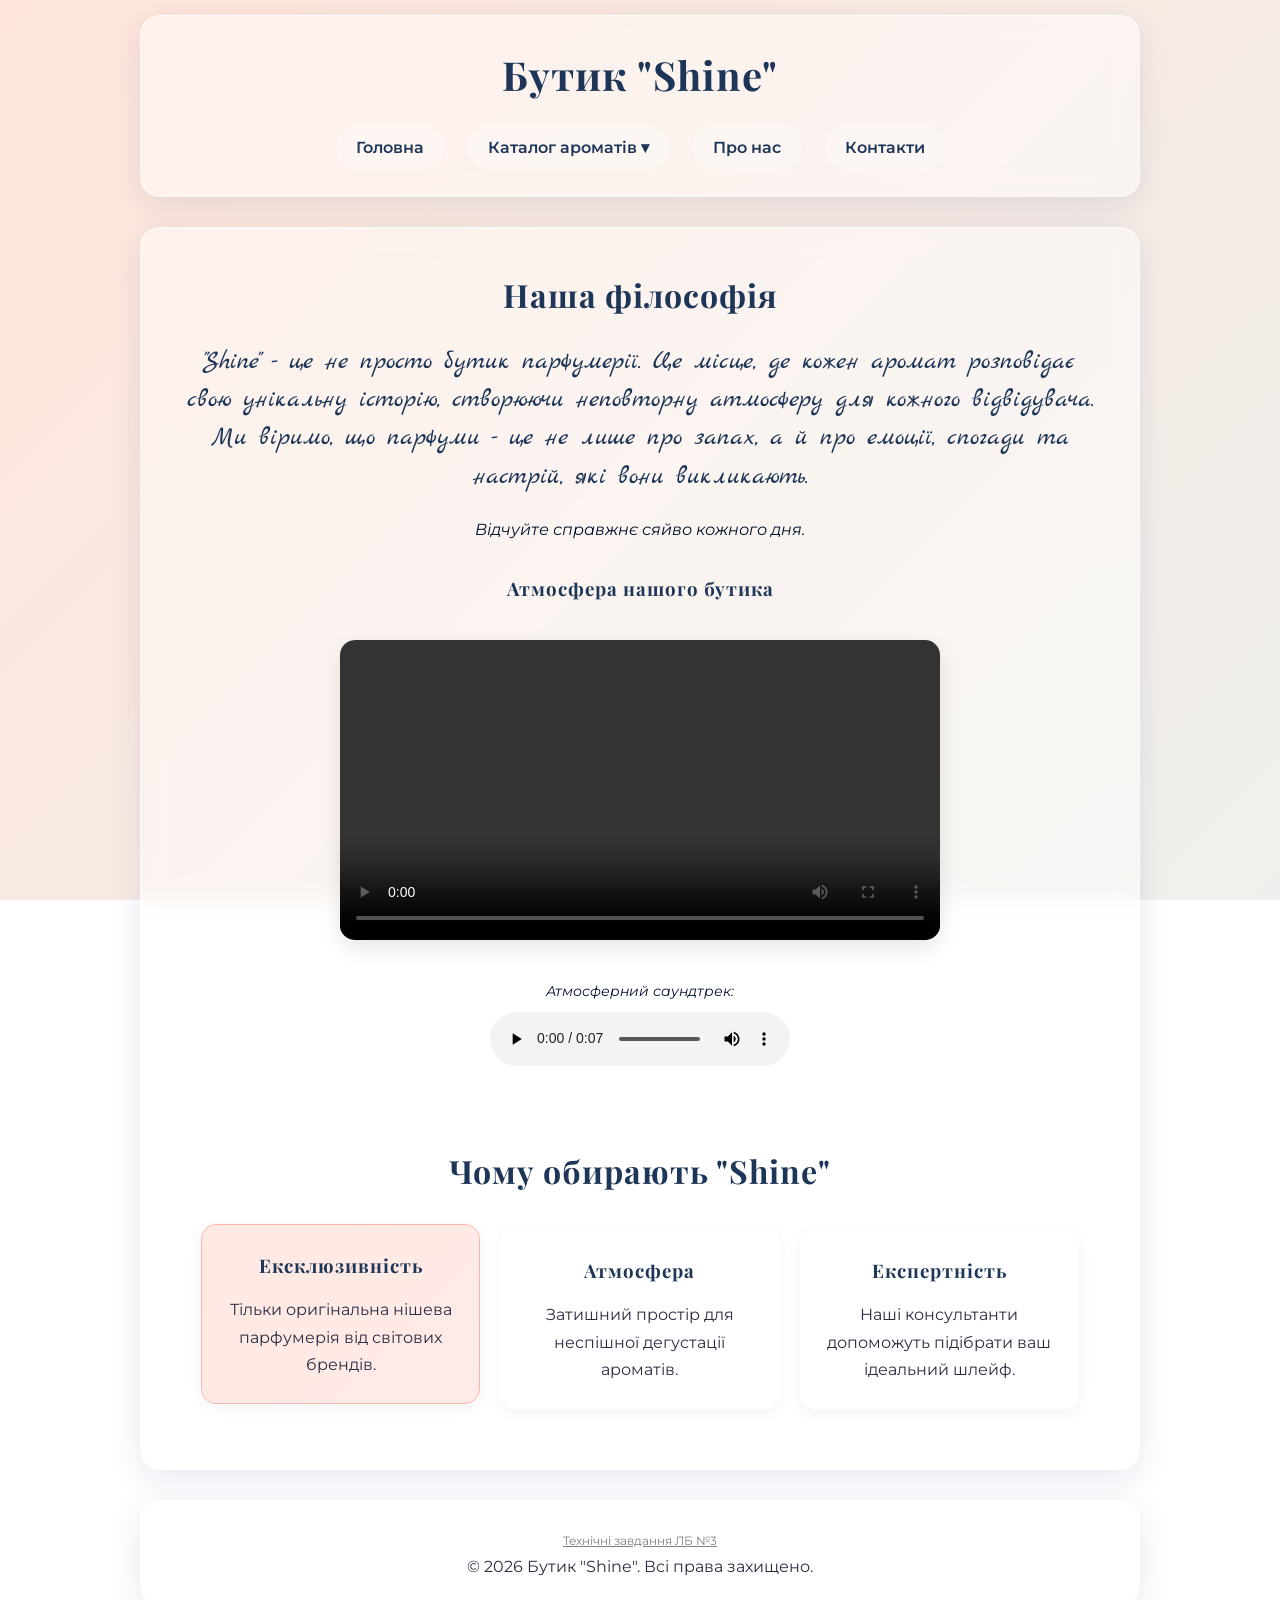
==== commit 87e616fc: "Повністю виконана Лабораторна робота №3" ====
--- a/index.html
+++ b/index.html
@@ -86,6 +86,7 @@
     </main>
 
     <footer>
+        <a href="lab3-tasks.html" style="color: gray; font-size: 12px;">Технічні завдання ЛБ №3</a>
         <p>&copy; 2026 Бутик "Shine". Всі права захищено.</p>
     </footer>
 </body>
--- a/style.css
+++ b/style.css
@@ -669,4 +669,83 @@
 /* Фокус для доступності (клавіатура) */
 .custom-checkbox:focus + .custom-checkbox__label::before {
     box-shadow: 0 0 0 3px rgba(168, 218, 220, 0.5);
+}
+/* Фікс для хлібних крихт на мобільних пристроях */
+@media screen and (max-width: 768px) {
+    .breadcrumbs {
+        grid-column: 1 / -1 !important; /* Примусово розтягуємо на всю ширину */
+        width: 100%;
+        box-sizing: border-box;
+        margin-bottom: 15px; /* Робимо невеликий відступ до форми */
+    }
+}
+/* =======================================================
+   СТИЛІ ДЛЯ ЛАБОРАТОРНОЇ РОБОТИ №3 (JAVASCRIPT ЕФЕКТИ)
+   ======================================================= */
+
+/* Стильна мікро-панель розробника в лівому нижньому кутку */
+.debug-panel {
+    position: fixed;
+    bottom: 10px;
+    left: 10px;
+    background: rgba(29, 53, 87, 0.9);
+    color: #f1faee;
+    padding: 8px 15px;
+    border-radius: 20px;
+    font-size: 0.8rem;
+    font-family: monospace;
+    z-index: 9999;
+    pointer-events: none; /* Панель не заважає клікати по сайту */
+    box-shadow: 0 4px 15px rgba(0,0,0,0.2);
+    border: 1px solid rgba(255,255,255,0.1);
+}
+.debug-panel strong {
+    color: #ffb5a7;
+}
+
+/* Кнопка закриття (хрестик) для плаваючої реклами */
+.promo-blob {
+    position: fixed !important; /* Повертаємо фіксацію на екрані */
+    bottom: 80px !important; /* Підняли трохи вище, щоб не закривати координати */
+    right: 20px !important; /* Притискаємо до ПРАВОГО краю сторінки */
+    z-index: 1000;
+}
+.promo-blob__close {
+    position: absolute;
+    top: -5px;
+    right: -5px;
+    width: 22px;
+    height: 22px;
+    background: #e63946;
+    color: white;
+    border: none;
+    border-radius: 50%;
+    font-size: 14px;
+    cursor: pointer;
+    display: flex;
+    align-items: center;
+    justify-content: center;
+    box-shadow: 0 2px 5px rgba(0,0,0,0.2);
+    transition: transform 0.2s ease;
+}
+.promo-blob__close:hover {
+    transform: scale(1.1);
+    background: #1d3557;
+}
+
+/* Кнопка оптимізації шрифту */
+.action-btn {
+    background: linear-gradient(135deg, #ffb5a7, #fcd5e2);
+    color: #1d3557;
+    border: none;
+    padding: 10px 20px;
+    border-radius: 25px;
+    font-weight: 600;
+    cursor: pointer;
+    box-shadow: 0 4px 10px rgba(0,0,0,0.05);
+    transition: all 0.3s ease;
+}
+.action-btn:hover {
+    transform: translateY(-2px);
+    box-shadow: 0 6px 15px rgba(255, 181, 167, 0.4);
 }
